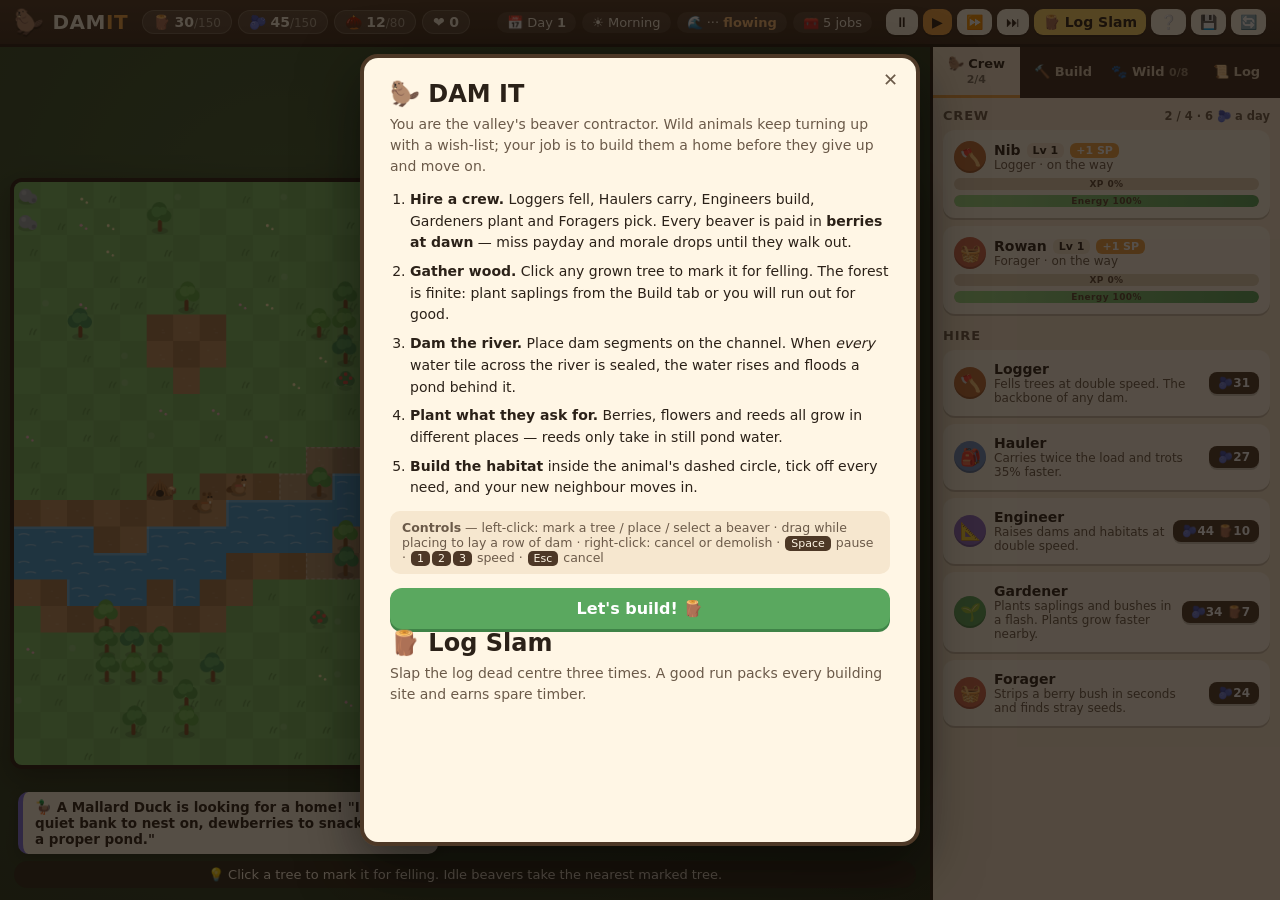
==== index.html @ c3b95aec "DAM IT: a 2D beaver building-management game A cosy management game built with plain HTML, CSS and E" ====
<!DOCTYPE html>
<html lang="en">
<head>
<meta charset="utf-8" />
<meta name="viewport" content="width=device-width, initial-scale=1" />
<title>DAM IT — a beaver building game</title>
<meta name="description" content="DAM IT: hire a crew of beavers, fell and replant the forest, dam the river and build habitats for the animals of the valley." />
<link rel="icon" href="data:image/svg+xml,<svg xmlns='http://www.w3.org/2000/svg' viewBox='0 0 100 100'><text y='.9em' font-size='90'>🦫</text></svg>" />
<link rel="stylesheet" href="css/style.css" />
</head>
<body>
<div id="app">
  <header id="hud">
    <div class="brand"><span class="logo">🦫</span><span>DAM<em>IT</em></span></div>
    <div id="resbar" class="resbar"></div>
    <div id="daybar" class="daybar"></div>
    <div id="controls" class="controls"></div>
  </header>

  <main>
    <section id="stage">
      <canvas id="game" aria-label="The valley"></canvas>
      <div id="toasts"></div>
      <div id="tipbar"></div>
    </section>

    <aside id="side">
      <nav id="tabs"></nav>
      <div id="panel"></div>
    </aside>
  </main>
</div>

<div id="modal" class="hidden">
  <div class="sheet">
    <button id="modalClose" class="sheetClose" aria-label="Close">✕</button>

    <div id="modalHelp" class="hidden">
      <h2>🦫 DAM IT</h2>
      <p class="lede">You are the valley's beaver contractor. Wild animals keep turning up
      with a wish-list; your job is to build them a home before they give up and move on.</p>
      <ol class="howto">
        <li><b>Hire a crew.</b> Loggers fell, Haulers carry, Engineers build, Gardeners plant
        and Foragers pick. Every beaver is paid in <b>berries at dawn</b> — miss payday and
        morale drops until they walk out.</li>
        <li><b>Gather wood.</b> Click any grown tree to mark it for felling. The forest is
        finite: plant saplings from the Build tab or you will run out for good.</li>
        <li><b>Dam the river.</b> Place dam segments on the channel. When <i>every</i> water
        tile across the river is sealed, the water rises and floods a pond behind it.</li>
        <li><b>Plant what they ask for.</b> Berries, flowers and reeds all grow in different
        places — reeds only take in still pond water.</li>
        <li><b>Build the habitat</b> inside the animal's dashed circle, tick off every need,
        and your new neighbour moves in.</li>
      </ol>
      <p class="keys"><b>Controls</b> — left-click: mark a tree / place / select a beaver ·
      drag while placing to lay a row of dam · right-click: cancel or demolish ·
      <kbd>Space</kbd> pause · <kbd>1</kbd><kbd>2</kbd><kbd>3</kbd> speed · <kbd>Esc</kbd> cancel</p>
      <button id="newGameBtn" class="big">Let's build! 🪵</button>
    </div>

    <div id="modalMini" class="hidden">
      <h2>🪵 Log Slam</h2>
      <p class="lede">Slap the log dead centre three times. A good run packs every
      building site and earns spare timber.</p>
      <canvas id="miniCanvas"></canvas>
      <button id="miniSlam" class="big">SLAM! (Space)</button>
    </div>
  </div>
</div>

<script type="module" src="js/main.js"></script>
</body>
</html>
---- css/style.css ----
/* DAM IT — a cosy wood-and-leaf interface. */
:root {
  --ink: #2b2118;
  --ink-soft: #6b5a49;
  --paper: #fff6e5;
  --paper-2: #f6e7cf;
  --bark: #3a2a1d;
  --bark-2: #4d3826;
  --leaf: #5aa85f;
  --leaf-dark: #3f8347;
  --gold: #f2a444;
  --berry: #d2544c;
  --water: #3f9ad4;
  --shadow: 0 2px 0 rgba(0, 0, 0, .18);
  --radius: 12px;
}

* { box-sizing: border-box; }

html, body {
  margin: 0;
  height: 100%;
  font-family: "Nunito", "Quicksand", ui-rounded, "Segoe UI", system-ui, sans-serif;
  color: var(--ink);
  background: #22160f;
  overflow: hidden;
}

#app { display: flex; flex-direction: column; height: 100vh; }

/* ------------------------------------------------------------------ HUD */
#hud {
  display: flex; align-items: center; gap: 14px; flex-wrap: wrap;
  padding: 8px 14px;
  background: linear-gradient(180deg, var(--bark-2), var(--bark));
  border-bottom: 3px solid #241a12;
  color: var(--paper);
}

.brand { display: flex; align-items: center; gap: 8px; font-weight: 900; font-size: 20px; letter-spacing: .5px; }
.brand .logo { font-size: 24px; filter: drop-shadow(0 2px 0 rgba(0,0,0,.35)); }
.brand em { color: var(--gold); font-style: normal; }

.resbar { display: flex; gap: 6px; flex-wrap: wrap; }
.res {
  background: rgba(255, 246, 229, .12);
  border: 1px solid rgba(255, 246, 229, .18);
  border-radius: 999px; padding: 3px 10px; font-size: 14px; white-space: nowrap;
}
.res b { font-weight: 800; }
.res i { opacity: .55; font-style: normal; font-size: 12px; }
.res.full { background: rgba(242, 164, 68, .3); border-color: var(--gold); }

.daybar { display: flex; gap: 6px; flex-wrap: wrap; margin-left: auto; }
.chip {
  background: rgba(255, 246, 229, .1); border-radius: 999px;
  padding: 3px 10px; font-size: 13px; white-space: nowrap;
}
.chip .ok { color: #8fe08f; }
.chip .bad { color: #ffc07a; }

.controls { display: flex; gap: 5px; }
.ctl {
  font: inherit; font-size: 14px; cursor: pointer;
  background: var(--paper); color: var(--ink);
  border: none; border-radius: 9px; padding: 5px 9px;
  box-shadow: var(--shadow);
}
.ctl:hover { background: #fff; transform: translateY(-1px); }
.ctl:active { transform: translateY(1px); box-shadow: none; }
.ctl.on { background: var(--gold); }
.ctl.slam { background: #ffd76a; font-weight: 800; }
.ctl.slam.cool { background: #cbb9a0; color: #6b5a49; }

/* ---------------------------------------------------------------- stage */
main { display: flex; flex: 1; min-height: 0; }

#stage {
  position: relative; flex: 1; min-width: 0;
  display: flex; align-items: center; justify-content: center;
  padding: 10px;
  background:
    radial-gradient(circle at 30% 20%, #3d5c33, #2a3f24 60%, #1d2c19);
}

#game {
  max-width: 100%; max-height: 100%;
  border-radius: var(--radius);
  border: 4px solid #241a12;
  box-shadow: 0 10px 30px rgba(0, 0, 0, .45);
  image-rendering: auto;
  cursor: pointer;
}

#toasts {
  position: absolute; left: 18px; bottom: 46px;
  display: flex; flex-direction: column; gap: 6px; pointer-events: none;
  max-width: min(420px, 60%);
}
.toast {
  background: var(--paper); border-left: 5px solid var(--leaf);
  border-radius: 10px; padding: 7px 12px; font-size: 13.5px; font-weight: 600;
  box-shadow: 0 4px 12px rgba(0, 0, 0, .3);
  animation: pop .28s ease-out;
}
.toast.good { border-color: var(--leaf); }
.toast.warn { border-color: var(--gold); }
.toast.bad { border-color: var(--berry); }
.toast.quest { border-color: #7c6fe0; }
.toast.out { opacity: 0; transform: translateX(-14px); transition: .38s; }
@keyframes pop { from { opacity: 0; transform: translateY(8px) scale(.96); } }

#tipbar {
  position: absolute; left: 14px; right: 14px; bottom: 12px;
  background: rgba(43, 33, 24, .8); color: var(--paper);
  border-radius: 999px; padding: 6px 16px; font-size: 13px; text-align: center;
  backdrop-filter: blur(3px);
}
.link {
  background: none; border: none; color: var(--gold); font: inherit;
  text-decoration: underline; cursor: pointer; padding: 0 4px;
}

/* ------------------------------------------------------------- sidebar */
#side {
  width: 350px; flex: none; display: flex; flex-direction: column;
  background: var(--paper-2); border-left: 3px solid #241a12;
}

#tabs { display: flex; background: var(--bark); }
#tabs button {
  flex: 1; font: inherit; font-size: 13px; font-weight: 700; cursor: pointer;
  background: transparent; color: #d9c8b0; border: none;
  padding: 9px 4px; border-bottom: 3px solid transparent;
}
#tabs button i { font-style: normal; opacity: .6; font-size: 11px; }
#tabs button:hover { color: #fff; }
#tabs button.on { background: var(--paper-2); color: var(--ink); border-bottom-color: var(--gold); }

#panel { flex: 1; overflow-y: auto; padding: 10px; }
#panel::-webkit-scrollbar { width: 9px; }
#panel::-webkit-scrollbar-thumb { background: #c9b393; border-radius: 9px; }

.section { margin-bottom: 14px; }
.section h3 {
  margin: 0 0 7px; font-size: 13px; text-transform: uppercase;
  letter-spacing: .8px; color: var(--ink-soft);
  display: flex; justify-content: space-between; align-items: baseline; gap: 8px;
}
.section h3 .muted { text-transform: none; letter-spacing: 0; font-size: 11.5px; font-weight: 600; text-align: right; }

.muted { color: var(--ink-soft); }
.small { font-size: 12px; }
.tiny { font-size: 11px; }
.good { color: var(--leaf-dark); font-weight: 700; }
.warn { color: #b3701c; }

.card {
  background: var(--paper); border-radius: var(--radius);
  padding: 9px; margin-bottom: 8px; box-shadow: var(--shadow);
  border: 2px solid transparent; cursor: pointer;
}
.card.sel { border-color: var(--gold); }
.card.hire, .card.quest { cursor: default; }
.row { display: flex; align-items: center; gap: 8px; }
.row.spread { justify-content: space-between; margin-top: 7px; }
.grow { flex: 1; min-width: 0; }

.ava {
  width: 32px; height: 32px; flex: none; border-radius: 50%;
  display: grid; place-items: center; font-size: 17px;
  box-shadow: inset 0 -2px 0 rgba(0, 0, 0, .18);
}
.name { font-weight: 800; font-size: 14px; display: flex; align-items: center; gap: 6px; flex-wrap: wrap; }
.lvl { font-size: 11px; background: var(--paper-2); border-radius: 6px; padding: 1px 6px; font-weight: 700; }
.sp { font-size: 11px; background: var(--gold); color: #fff; border-radius: 6px; padding: 1px 6px; }

.bar {
  position: relative; height: 12px; margin-top: 5px;
  background: #e4d3b8; border-radius: 6px; overflow: hidden;
}
.bar i { position: absolute; inset: 0; width: 0; border-radius: 6px; transition: width .25s; }
.bar em {
  position: absolute; inset: 0; font-style: normal; font-size: 9px; font-weight: 800;
  display: grid; place-items: center; color: #5a4634; letter-spacing: .4px;
}
.bar.xp i { background: linear-gradient(90deg, #ffd76a, var(--gold)); }
.bar.en i { background: linear-gradient(90deg, #9fe08a, var(--leaf)); }

.details { margin-top: 9px; border-top: 1px dashed #ddc9a8; padding-top: 8px; }
.skills { display: grid; gap: 5px; margin-top: 6px; }
.skill { display: flex; align-items: center; gap: 6px; font-size: 12px; }
.skill .sname { flex: 1; }
.skill .pips { color: var(--gold); letter-spacing: 1px; font-size: 11px; }

.mini {
  font: inherit; font-size: 12px; font-weight: 700; cursor: pointer;
  border: none; border-radius: 8px; padding: 4px 9px;
  background: var(--leaf); color: #fff; box-shadow: var(--shadow);
}
.mini:hover:not(:disabled) { filter: brightness(1.08); }
.mini:disabled { background: #d6c6ac; color: #8b7a64; cursor: not-allowed; box-shadow: none; }
.mini.danger { background: var(--berry); }
.mini.go { background: var(--bark-2); }

/* blueprint buttons */
.bp {
  display: flex; align-items: center; gap: 9px; width: 100%; text-align: left;
  font: inherit; cursor: pointer; margin-bottom: 6px;
  background: var(--paper); border: 2px solid transparent;
  border-radius: var(--radius); padding: 7px 9px; box-shadow: var(--shadow);
}
.bp:hover { border-color: #e2cba6; }
.bp.on { border-color: var(--gold); background: #fff9ec; }
.bp.poor { opacity: .55; }
.bp .ico { font-size: 20px; width: 26px; text-align: center; }
.bp b { display: block; font-size: 13.5px; }
.bp small { display: block; color: var(--ink-soft); font-size: 11px; line-height: 1.3; }
.bp .cost { font-size: 12px; font-weight: 800; white-space: nowrap; }

/* quests */
.needs { list-style: none; margin: 8px 0 0; padding: 0; display: grid; gap: 4px; }
.needs li {
  display: flex; align-items: center; gap: 7px; font-size: 12.5px;
  background: var(--paper-2); border-radius: 8px; padding: 4px 8px;
}
.needs li.met { background: #e2f3dd; color: var(--leaf-dark); }
.needs .tick { font-weight: 900; }

.dexrow { display: flex; flex-wrap: wrap; gap: 6px; }
.dex {
  width: 34px; height: 34px; display: grid; place-items: center; font-size: 18px;
  background: var(--paper); border-radius: 10px; filter: grayscale(1); opacity: .4;
  box-shadow: var(--shadow);
}
.dex.has { filter: none; opacity: 1; background: #fff9ec; }

.stats { display: grid; grid-template-columns: 1fr 1fr; gap: 5px; font-size: 12px; color: var(--ink-soft); }
.logline { font-size: 12.5px; padding: 5px 7px; border-bottom: 1px dashed #e0cead; }
.logline.good { color: var(--leaf-dark); }
.logline.bad { color: var(--berry); }
.logline.warn { color: #b3701c; }
.logline.quest { color: #6a5cd0; }

/* ---------------------------------------------------------------- modal */
#modal {
  position: fixed; inset: 0; z-index: 20;
  background: rgba(20, 13, 8, .72);
  display: grid; place-items: center; padding: 20px;
}
#modal.hidden { display: none; }
.sheet {
  position: relative; background: var(--paper); border-radius: 18px;
  padding: 22px 26px; max-width: 560px; width: 100%;
  max-height: 88vh; overflow-y: auto;
  box-shadow: 0 20px 60px rgba(0, 0, 0, .5);
  border: 4px solid var(--bark-2);
  animation: pop .25s ease-out;
}
.sheetClose {
  position: absolute; top: 10px; right: 12px; border: none; background: none;
  font-size: 18px; cursor: pointer; color: var(--ink-soft);
}
.sheet h2 { margin: 0 0 6px; font-size: 24px; }
.lede { margin: 0 0 12px; color: var(--ink-soft); font-size: 14px; line-height: 1.5; }
.howto { margin: 0 0 12px; padding-left: 20px; font-size: 14px; line-height: 1.55; }
.howto li { margin-bottom: 7px; }
.keys { font-size: 12.5px; color: var(--ink-soft); background: var(--paper-2); padding: 9px 12px; border-radius: 10px; }
kbd {
  background: var(--bark-2); color: var(--paper); border-radius: 5px;
  padding: 1px 6px; font-size: 11px; font-family: inherit; margin: 0 1px;
}
.big {
  display: block; width: 100%; margin-top: 14px; font: inherit; font-size: 16px; font-weight: 800;
  cursor: pointer; border: none; border-radius: 12px; padding: 11px;
  background: var(--leaf); color: #fff; box-shadow: 0 3px 0 var(--leaf-dark);
}
.big:active { transform: translateY(2px); box-shadow: none; }
#miniCanvas { display: block; width: 100%; max-width: 360px; margin: 0 auto; border-radius: 12px; cursor: pointer; }

/* --------------------------------------------------------------- narrow */
@media (max-width: 980px) {
  html, body { overflow: auto; }
  #app { height: auto; }
  main { flex-direction: column; }
  #side { width: 100%; border-left: none; border-top: 3px solid #241a12; max-height: 60vh; }
  #stage { padding: 6px; }
  .daybar { margin-left: 0; }
}
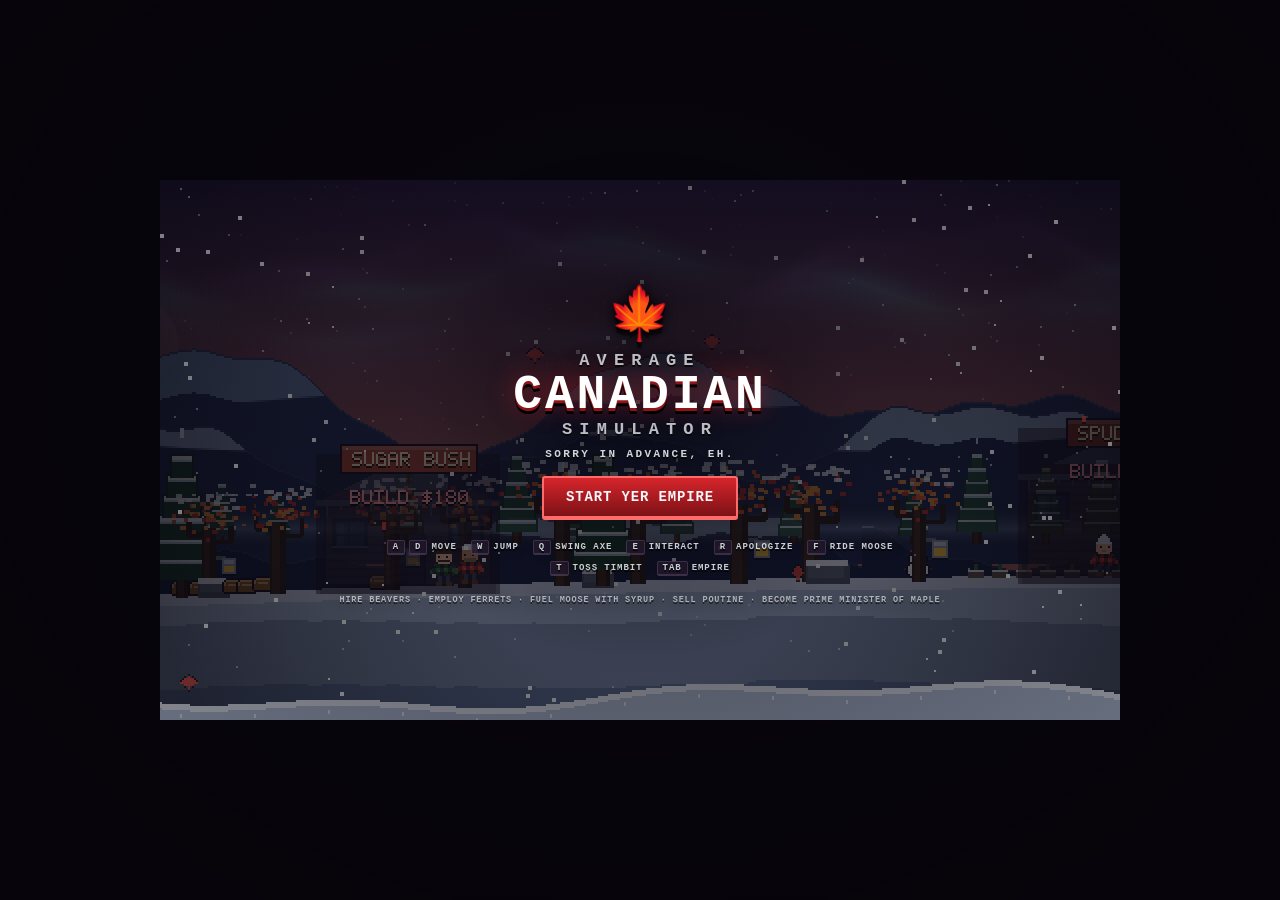
==== commit 19231236: "Add Average Canadian Simulator, a 2D pixel-art empire builder A side-scrolling empire builder where " ====
--- a/index.html
+++ b/index.html
@@ -1,73 +1,87 @@
-<!DOCTYPE html>
+<!doctype html>
 <html lang="en">
 <head>
-<meta charset="utf-8" />
-<meta name="viewport" content="width=device-width, initial-scale=1" />
-<title>DAM IT — a beaver building game</title>
-<meta name="description" content="DAM IT: hire a crew of beavers, fell and replant the forest, dam the river and build habitats for the animals of the valley." />
-<link rel="icon" href="data:image/svg+xml,<svg xmlns='http://www.w3.org/2000/svg' viewBox='0 0 100 100'><text y='.9em' font-size='90'>🦫</text></svg>" />
-<link rel="stylesheet" href="css/style.css" />
+<meta charset="utf-8"/>
+<meta name="viewport" content="width=device-width,initial-scale=1,maximum-scale=1,user-scalable=no"/>
+<title>Average Canadian Simulator</title>
+<link rel="stylesheet" href="css/style.css"/>
 </head>
 <body>
 <div id="app">
-  <header id="hud">
-    <div class="brand"><span class="logo">🦫</span><span>DAM<em>IT</em></span></div>
-    <div id="resbar" class="resbar"></div>
-    <div id="daybar" class="daybar"></div>
-    <div id="controls" class="controls"></div>
-  </header>
+  <canvas id="screen"></canvas>
 
-  <main>
-    <section id="stage">
-      <canvas id="game" aria-label="The valley"></canvas>
-      <div id="toasts"></div>
-      <div id="tipbar"></div>
-    </section>
+  <!-- ============ TITLE ============ -->
+  <div id="title">
+    <div class="title-inner">
+      <div class="leaf">&#127809;</div>
+      <h1><span>AVERAGE</span><b>CANADIAN</b><span>SIMULATOR</span></h1>
+      <p class="tag">SORRY IN ADVANCE, EH.</p>
+      <div class="btns">
+        <button id="btnPlay" class="big">START YER EMPIRE</button>
+        <button id="btnLoad" class="big ghost">CONTINUE</button>
+      </div>
+      <div class="ctrls">
+        <div><kbd>A</kbd><kbd>D</kbd> MOVE</div>
+        <div><kbd>W</kbd> JUMP</div>
+        <div><kbd>Q</kbd> SWING AXE</div>
+        <div><kbd>E</kbd> INTERACT</div>
+        <div><kbd>R</kbd> APOLOGIZE</div>
+        <div><kbd>F</kbd> RIDE MOOSE</div>
+        <div><kbd>T</kbd> TOSS TIMBIT</div>
+        <div><kbd>TAB</kbd> EMPIRE</div>
+      </div>
+      <p class="fine">HIRE BEAVERS &middot; EMPLOY FERRETS &middot; FUEL MOOSE WITH SYRUP &middot; SELL POUTINE &middot; BECOME PRIME MINISTER OF MAPLE</p>
+    </div>
+  </div>
 
-    <aside id="side">
-      <nav id="tabs"></nav>
-      <div id="panel"></div>
-    </aside>
-  </main>
-</div>
+  <!-- ============ HUD ============ -->
+  <div id="hud" class="hidden">
+    <div class="hud-tl">
+      <div class="chip rank"><b id="rankName">LOST TOURIST</b><i id="rankNext">NEXT: $500</i></div>
+      <div class="chip money"><b id="money">$0</b><i id="rate">+$0/S</i></div>
+      <div class="polite">
+        <span>SORRY METER</span>
+        <div class="bar"><div id="politeBar"></div></div>
+        <em id="politeMult">x1.00</em>
+      </div>
+    </div>
+    <div class="hud-tr" id="resList"></div>
+    <div class="hud-bl" id="crewList"></div>
+    <div class="hud-hint" id="hint"></div>
+    <div class="toasts" id="toasts"></div>
+  </div>
 
-<div id="modal" class="hidden">
-  <div class="sheet">
-    <button id="modalClose" class="sheetClose" aria-label="Close">✕</button>
+  <!-- ============ PANEL ============ -->
+  <div id="panel" class="hidden"><div class="panel-box" id="panelBox"></div></div>
 
-    <div id="modalHelp" class="hidden">
-      <h2>🦫 DAM IT</h2>
-      <p class="lede">You are the valley's beaver contractor. Wild animals keep turning up
-      with a wish-list; your job is to build them a home before they give up and move on.</p>
-      <ol class="howto">
-        <li><b>Hire a crew.</b> Loggers fell, Haulers carry, Engineers build, Gardeners plant
-        and Foragers pick. Every beaver is paid in <b>berries at dawn</b> — miss payday and
-        morale drops until they walk out.</li>
-        <li><b>Gather wood.</b> Click any grown tree to mark it for felling. The forest is
-        finite: plant saplings from the Build tab or you will run out for good.</li>
-        <li><b>Dam the river.</b> Place dam segments on the channel. When <i>every</i> water
-        tile across the river is sealed, the water rises and floods a pond behind it.</li>
-        <li><b>Plant what they ask for.</b> Berries, flowers and reeds all grow in different
-        places — reeds only take in still pond water.</li>
-        <li><b>Build the habitat</b> inside the animal's dashed circle, tick off every need,
-        and your new neighbour moves in.</li>
-      </ol>
-      <p class="keys"><b>Controls</b> — left-click: mark a tree / place / select a beaver ·
-      drag while placing to lay a row of dam · right-click: cancel or demolish ·
-      <kbd>Space</kbd> pause · <kbd>1</kbd><kbd>2</kbd><kbd>3</kbd> speed · <kbd>Esc</kbd> cancel</p>
-      <button id="newGameBtn" class="big">Let's build! 🪵</button>
+  <!-- ============ WIN ============ -->
+  <div id="win" class="hidden">
+    <div class="title-inner">
+      <div class="leaf">&#127809;</div>
+      <h1><span>YOU ARE THE</span><b>PRIME MINISTER</b><span>OF MAPLE</span></h1>
+      <p class="tag" id="winStats"></p>
+      <div class="btns"><button id="btnKeep" class="big">KEEP GIVER, EH</button></div>
     </div>
+  </div>
 
-    <div id="modalMini" class="hidden">
-      <h2>🪵 Log Slam</h2>
-      <p class="lede">Slap the log dead centre three times. A good run packs every
-      building site and earns spare timber.</p>
-      <canvas id="miniCanvas"></canvas>
-      <button id="miniSlam" class="big">SLAM! (Space)</button>
+  <!-- ============ TOUCH ============ -->
+  <div id="touch" class="hidden">
+    <div class="pad-left">
+      <button data-k="left">&#9664;</button><button data-k="right">&#9654;</button>
+    </div>
+    <div class="pad-right">
+      <button data-k="jump">JUMP</button><button data-k="act">E</button>
+      <button data-k="axe">Q</button><button data-k="sorry">SRY</button>
+      <button data-k="ride">F</button><button data-k="menu">MENU</button>
     </div>
   </div>
 </div>
 
-<script type="module" src="js/main.js"></script>
+<script src="src/sprites.js"></script>
+<script src="src/lines.js"></script>
+<script src="src/world.js"></script>
+<script src="src/entities.js"></script>
+<script src="src/ui.js"></script>
+<script src="src/game.js"></script>
 </body>
 </html>
--- a/css/style.css
+++ b/css/style.css
@@ -1,289 +1,186 @@
-/* DAM IT — a cosy wood-and-leaf interface. */
-:root {
-  --ink: #2b2118;
-  --ink-soft: #6b5a49;
-  --paper: #fff6e5;
-  --paper-2: #f6e7cf;
-  --bark: #3a2a1d;
-  --bark-2: #4d3826;
-  --leaf: #5aa85f;
-  --leaf-dark: #3f8347;
-  --gold: #f2a444;
-  --berry: #d2544c;
-  --water: #3f9ad4;
-  --shadow: 0 2px 0 rgba(0, 0, 0, .18);
-  --radius: 12px;
+/* ================= AVERAGE CANADIAN SIMULATOR ================= */
+:root{
+  --red:#d6252b;
+  --red-dk:#8f1418;
+  --ink:#120d16;
+  --ink2:#1d1522;
+  --ink3:#2b2033;
+  --snow:#f4f7fb;
+  --gold:#ffc93c;
+  --syrup:#c8761f;
+  --line:#4a3a56;
+  --ok:#7bd07b;
 }
+*{box-sizing:border-box;margin:0;padding:0}
+html,body{height:100%;background:#07050a;overflow:hidden}
+body{
+  font-family:"Courier New",ui-monospace,Menlo,Consolas,monospace;
+  font-weight:700;letter-spacing:.06em;text-transform:uppercase;
+  color:var(--snow);-webkit-font-smoothing:none;
+  user-select:none;-webkit-user-select:none;-webkit-tap-highlight-color:transparent;
+}
+#app{position:fixed;inset:0;display:flex;align-items:center;justify-content:center}
+#screen{display:block;image-rendering:pixelated;image-rendering:crisp-edges;background:#07050a}
+.hidden{display:none !important}
 
-* { box-sizing: border-box; }
+/* ---------------- shared chrome ---------------- */
+.chip{
+  background:linear-gradient(180deg,rgba(29,21,34,.94),rgba(12,9,16,.94));
+  border:2px solid var(--line);border-bottom-width:4px;border-radius:3px;
+  padding:5px 9px;display:flex;flex-direction:column;gap:1px;line-height:1.15;
+  box-shadow:0 2px 0 rgba(0,0,0,.5);
+}
+.chip b{font-size:15px}
+.chip i{font-style:normal;font-size:9px;opacity:.6}
 
-html, body {
-  margin: 0;
-  height: 100%;
-  font-family: "Nunito", "Quicksand", ui-rounded, "Segoe UI", system-ui, sans-serif;
-  color: var(--ink);
-  background: #22160f;
-  overflow: hidden;
+/* ---------------- HUD ---------------- */
+#hud{position:absolute;inset:0;pointer-events:none;font-size:11px}
+.hud-tl{position:absolute;left:10px;top:10px;display:flex;flex-direction:column;gap:5px;width:190px}
+.chip.rank{border-color:var(--red);background:linear-gradient(180deg,#3a1116,#160a0d)}
+.chip.rank b{color:#ffd9a8;font-size:13px}
+.chip.money b{color:var(--gold);font-size:19px;text-shadow:0 2px 0 #7a4a00}
+.chip.money i{color:var(--ok)}
+.polite{
+  background:rgba(12,9,16,.9);border:2px solid var(--line);border-radius:3px;
+  padding:4px 7px;font-size:9px;display:flex;align-items:center;gap:6px
 }
+.polite span{opacity:.7;white-space:nowrap}
+.polite .bar{flex:1;height:8px;background:#241b2b;border:1px solid #000;overflow:hidden}
+.polite .bar>div{height:100%;width:20%;background:linear-gradient(90deg,#d6252b,#ff8a5c,#ffd36b);transition:width .25s}
+.polite em{font-style:normal;color:var(--gold);white-space:nowrap}
 
-#app { display: flex; flex-direction: column; height: 100vh; }
+.hud-tr{position:absolute;right:10px;top:10px;display:grid;grid-template-columns:repeat(2,auto);gap:4px}
+.res{
+  background:rgba(12,9,16,.88);border:2px solid var(--line);border-radius:3px;
+  padding:3px 7px;display:flex;align-items:center;gap:6px;min-width:104px;font-size:11px
+}
+.res canvas{image-rendering:pixelated;width:18px;height:18px}
+.res b{margin-left:auto;color:#fff}
+.res.pulse{border-color:var(--gold);box-shadow:0 0 0 2px rgba(255,201,60,.25)}
 
-/* ------------------------------------------------------------------ HUD */
-#hud {
-  display: flex; align-items: center; gap: 14px; flex-wrap: wrap;
-  padding: 8px 14px;
-  background: linear-gradient(180deg, var(--bark-2), var(--bark));
-  border-bottom: 3px solid #241a12;
-  color: var(--paper);
+.hud-bl{position:absolute;left:10px;bottom:34px;display:flex;gap:5px}
+.crew{
+  background:rgba(12,9,16,.9);border:2px solid var(--line);border-bottom-width:4px;border-radius:3px;
+  padding:4px 8px 3px;text-align:center;min-width:66px
 }
+.crew canvas{image-rendering:pixelated;width:30px;height:24px;display:block;margin:0 auto}
+.crew b{display:block;font-size:13px;color:#fff}
+.crew i{font-style:normal;font-size:8px;opacity:.55;display:block}
 
-.brand { display: flex; align-items: center; gap: 8px; font-weight: 900; font-size: 20px; letter-spacing: .5px; }
-.brand .logo { font-size: 24px; filter: drop-shadow(0 2px 0 rgba(0,0,0,.35)); }
-.brand em { color: var(--gold); font-style: normal; }
+.hud-hint{
+  position:absolute;left:50%;bottom:8px;transform:translateX(-50%);
+  background:rgba(8,6,11,.82);border:1px solid var(--line);border-radius:3px;
+  padding:4px 12px;font-size:9.5px;opacity:.85;white-space:nowrap;max-width:96vw;overflow:hidden
+}
+.hud-hint u{color:var(--gold);text-decoration:none}
 
-.resbar { display: flex; gap: 6px; flex-wrap: wrap; }
-.res {
-  background: rgba(255, 246, 229, .12);
-  border: 1px solid rgba(255, 246, 229, .18);
-  border-radius: 999px; padding: 3px 10px; font-size: 14px; white-space: nowrap;
+.toasts{position:absolute;right:10px;bottom:34px;display:flex;flex-direction:column;gap:4px;align-items:flex-end}
+.toast{
+  background:linear-gradient(180deg,#241a2c,#100b16);border:2px solid var(--line);
+  border-left:4px solid var(--gold);border-radius:3px;padding:5px 10px;font-size:10px;
+  animation:tin .28s ease-out;max-width:280px
 }
-.res b { font-weight: 800; }
-.res i { opacity: .55; font-style: normal; font-size: 12px; }
-.res.full { background: rgba(242, 164, 68, .3); border-color: var(--gold); }
+.toast.good{border-left-color:var(--ok)}
+.toast.bad{border-left-color:var(--red)}
+.toast.rank{border-left-color:#ff8a5c;background:linear-gradient(180deg,#3a1116,#160a0d)}
+.toast.out{opacity:0;transform:translateX(16px);transition:.35s}
+@keyframes tin{from{opacity:0;transform:translateX(24px)}to{opacity:1;transform:none}}
 
-.daybar { display: flex; gap: 6px; flex-wrap: wrap; margin-left: auto; }
-.chip {
-  background: rgba(255, 246, 229, .1); border-radius: 999px;
-  padding: 3px 10px; font-size: 13px; white-space: nowrap;
+/* ---------------- PANEL ---------------- */
+#panel{position:absolute;inset:0;background:rgba(5,3,8,.72);display:flex;align-items:center;justify-content:center;padding:14px}
+.panel-box{
+  width:min(760px,96vw);max-height:92vh;overflow:auto;
+  background:linear-gradient(180deg,#1d1522,#0d0912);
+  border:3px solid var(--line);border-radius:5px;box-shadow:0 10px 0 rgba(0,0,0,.55);
 }
-.chip .ok { color: #8fe08f; }
-.chip .bad { color: #ffc07a; }
+.panel-box::-webkit-scrollbar{width:10px}
+.panel-box::-webkit-scrollbar-thumb{background:var(--line)}
+.ph{
+  display:flex;align-items:center;gap:10px;padding:11px 14px;
+  background:linear-gradient(180deg,#3a1116,#1a0b0f);border-bottom:3px solid var(--line)
+}
+.ph h2{font-size:16px;letter-spacing:.1em}
+.ph .sub{font-size:9px;opacity:.6;margin-top:2px}
+.ph .x{margin-left:auto}
+.pb{padding:12px 14px;display:flex;flex-direction:column;gap:12px}
+.sect>h3{font-size:11px;opacity:.6;margin-bottom:6px;border-bottom:1px dashed var(--line);padding-bottom:4px}
+.grid{display:grid;grid-template-columns:repeat(auto-fill,minmax(230px,1fr));gap:8px}
 
-.controls { display: flex; gap: 5px; }
-.ctl {
-  font: inherit; font-size: 14px; cursor: pointer;
-  background: var(--paper); color: var(--ink);
-  border: none; border-radius: 9px; padding: 5px 9px;
-  box-shadow: var(--shadow);
+.card{
+  background:rgba(255,255,255,.035);border:2px solid var(--line);border-radius:4px;padding:9px;
+  display:flex;flex-direction:column;gap:7px
 }
-.ctl:hover { background: #fff; transform: translateY(-1px); }
-.ctl:active { transform: translateY(1px); box-shadow: none; }
-.ctl.on { background: var(--gold); }
-.ctl.slam { background: #ffd76a; font-weight: 800; }
-.ctl.slam.cool { background: #cbb9a0; color: #6b5a49; }
+.card.locked{opacity:.62}
+.card .ct{display:flex;align-items:center;gap:8px}
+.card .ct canvas{image-rendering:pixelated;width:34px;height:34px}
+.card .ct b{font-size:11.5px;display:block}
+.card .ct i{font-style:normal;font-size:8.5px;opacity:.55;display:block}
+.card .desc{font-size:9px;opacity:.65;line-height:1.5;text-transform:none;letter-spacing:.02em}
+.flow{font-size:9.5px;color:#cbb9dc;display:flex;flex-wrap:wrap;gap:4px;align-items:center}
+.flow .tag{background:rgba(255,255,255,.07);border:1px solid var(--line);padding:1px 5px;border-radius:2px}
+.flow .arw{color:var(--gold)}
 
-/* ---------------------------------------------------------------- stage */
-main { display: flex; flex: 1; min-height: 0; }
+.row{display:flex;align-items:center;gap:6px;flex-wrap:wrap}
+.row.sp{justify-content:space-between}
+.stepper{display:flex;align-items:center;gap:4px;background:rgba(0,0,0,.35);border:1px solid var(--line);border-radius:3px;padding:2px 4px}
+.stepper b{min-width:44px;text-align:center;font-size:11px}
 
-#stage {
-  position: relative; flex: 1; min-width: 0;
-  display: flex; align-items: center; justify-content: center;
-  padding: 10px;
-  background:
-    radial-gradient(circle at 30% 20%, #3d5c33, #2a3f24 60%, #1d2c19);
+button{
+  font:inherit;text-transform:uppercase;letter-spacing:.06em;cursor:pointer;
+  background:linear-gradient(180deg,#3c2c4a,#241a2e);color:var(--snow);
+  border:2px solid var(--line);border-bottom-width:4px;border-radius:3px;
+  padding:5px 10px;font-size:10px;transition:transform .05s,filter .1s
 }
+button:hover:not(:disabled){filter:brightness(1.25)}
+button:active:not(:disabled){transform:translateY(2px);border-bottom-width:2px}
+button:disabled{opacity:.35;cursor:not-allowed}
+button.buy{background:linear-gradient(180deg,#2f6b34,#17381a);border-color:#4f9a55}
+button.red{background:linear-gradient(180deg,#a01f24,#5c1013);border-color:#d6252b}
+button.gold{background:linear-gradient(180deg,#a97a12,#5e4207);border-color:var(--gold);color:#fff3d0}
+button.sm{padding:2px 7px;font-size:11px;min-width:24px}
+button.big{padding:11px 22px;font-size:14px}
+button.ghost{background:linear-gradient(180deg,#241a2e,#150f1c)}
 
-#game {
-  max-width: 100%; max-height: 100%;
-  border-radius: var(--radius);
-  border: 4px solid #241a12;
-  box-shadow: 0 10px 30px rgba(0, 0, 0, .45);
-  image-rendering: auto;
-  cursor: pointer;
+.tabs{display:flex;gap:4px;padding:8px 14px 0}
+.tabs button{border-bottom-width:2px}
+.tabs button.on{background:linear-gradient(180deg,#a01f24,#5c1013);border-color:var(--red)}
+
+.stat{display:flex;justify-content:space-between;font-size:10px;padding:3px 0;border-bottom:1px dotted rgba(255,255,255,.09)}
+.stat b{color:var(--gold)}
+
+/* ---------------- TITLE / WIN ---------------- */
+#title,#win{position:absolute;inset:0;display:flex;align-items:center;justify-content:center;
+  background:radial-gradient(ellipse at 50% 42%,rgba(8,6,14,.82) 0%,rgba(8,6,14,.55) 38%,rgba(6,4,11,.34) 100%);
+  padding:16px}
+.title-inner{text-align:center;max-width:720px;
+  text-shadow:0 2px 0 rgba(0,0,0,.9),0 0 14px rgba(0,0,0,.8)}
+.leaf{font-size:52px;line-height:1;filter:drop-shadow(0 4px 0 rgba(0,0,0,.6));animation:bob 3.4s ease-in-out infinite}
+@keyframes bob{0%,100%{transform:translateY(0) rotate(-4deg)}50%{transform:translateY(-9px) rotate(5deg)}}
+.title-inner h1{display:flex;flex-direction:column;gap:2px;margin:8px 0 4px;line-height:1}
+.title-inner h1 span{font-size:17px;letter-spacing:.42em;opacity:.75}
+.title-inner h1 b{
+  font-size:48px;letter-spacing:.06em;color:#fff;
+  text-shadow:0 3px 0 var(--red-dk),0 6px 0 #000,0 0 26px rgba(214,37,43,.6)
 }
+.tag{font-size:11px;opacity:.85;margin:10px 0 16px;letter-spacing:.22em}
+.btns{display:flex;gap:10px;justify-content:center;flex-wrap:wrap}
+#btnPlay{background:linear-gradient(180deg,#d6252b,#7c1216);border-color:#ff6b6b}
+.ctrls{display:flex;flex-wrap:wrap;gap:6px 14px;justify-content:center;margin:20px auto 0;font-size:9px;opacity:.82;max-width:560px}
+.ctrls div{display:flex;align-items:center;gap:4px}
+kbd{background:#241a2e;border:1px solid var(--line);border-bottom-width:2px;border-radius:2px;padding:1px 5px;font:inherit;font-size:9px}
+.fine{margin-top:16px;font-size:8.5px;opacity:.6;line-height:1.9;letter-spacing:.1em}
 
-#toasts {
-  position: absolute; left: 18px; bottom: 46px;
-  display: flex; flex-direction: column; gap: 6px; pointer-events: none;
-  max-width: min(420px, 60%);
+/* ---------------- TOUCH ---------------- */
+#touch{position:absolute;inset:0;pointer-events:none}
+#touch .pad-left{position:absolute;left:8px;bottom:8px;display:flex;gap:6px;pointer-events:auto}
+#touch .pad-right{position:absolute;right:8px;bottom:8px;display:grid;grid-template-columns:1fr 1fr;gap:6px;pointer-events:auto}
+#touch button{width:58px;height:44px;font-size:11px;opacity:.72}
+
+@media (max-width:640px){
+  .hud-tl{width:150px}
+  .chip.money b{font-size:16px}
+  .hud-tr{grid-template-columns:auto}
+  .res{min-width:92px;font-size:10px}
+  .title-inner h1 b{font-size:32px}
+  .ctrls{display:none}
 }
-.toast {
-  background: var(--paper); border-left: 5px solid var(--leaf);
-  border-radius: 10px; padding: 7px 12px; font-size: 13.5px; font-weight: 600;
-  box-shadow: 0 4px 12px rgba(0, 0, 0, .3);
-  animation: pop .28s ease-out;
-}
-.toast.good { border-color: var(--leaf); }
-.toast.warn { border-color: var(--gold); }
-.toast.bad { border-color: var(--berry); }
-.toast.quest { border-color: #7c6fe0; }
-.toast.out { opacity: 0; transform: translateX(-14px); transition: .38s; }
-@keyframes pop { from { opacity: 0; transform: translateY(8px) scale(.96); } }
-
-#tipbar {
-  position: absolute; left: 14px; right: 14px; bottom: 12px;
-  background: rgba(43, 33, 24, .8); color: var(--paper);
-  border-radius: 999px; padding: 6px 16px; font-size: 13px; text-align: center;
-  backdrop-filter: blur(3px);
-}
-.link {
-  background: none; border: none; color: var(--gold); font: inherit;
-  text-decoration: underline; cursor: pointer; padding: 0 4px;
-}
-
-/* ------------------------------------------------------------- sidebar */
-#side {
-  width: 350px; flex: none; display: flex; flex-direction: column;
-  background: var(--paper-2); border-left: 3px solid #241a12;
-}
-
-#tabs { display: flex; background: var(--bark); }
-#tabs button {
-  flex: 1; font: inherit; font-size: 13px; font-weight: 700; cursor: pointer;
-  background: transparent; color: #d9c8b0; border: none;
-  padding: 9px 4px; border-bottom: 3px solid transparent;
-}
-#tabs button i { font-style: normal; opacity: .6; font-size: 11px; }
-#tabs button:hover { color: #fff; }
-#tabs button.on { background: var(--paper-2); color: var(--ink); border-bottom-color: var(--gold); }
-
-#panel { flex: 1; overflow-y: auto; padding: 10px; }
-#panel::-webkit-scrollbar { width: 9px; }
-#panel::-webkit-scrollbar-thumb { background: #c9b393; border-radius: 9px; }
-
-.section { margin-bottom: 14px; }
-.section h3 {
-  margin: 0 0 7px; font-size: 13px; text-transform: uppercase;
-  letter-spacing: .8px; color: var(--ink-soft);
-  display: flex; justify-content: space-between; align-items: baseline; gap: 8px;
-}
-.section h3 .muted { text-transform: none; letter-spacing: 0; font-size: 11.5px; font-weight: 600; text-align: right; }
-
-.muted { color: var(--ink-soft); }
-.small { font-size: 12px; }
-.tiny { font-size: 11px; }
-.good { color: var(--leaf-dark); font-weight: 700; }
-.warn { color: #b3701c; }
-
-.card {
-  background: var(--paper); border-radius: var(--radius);
-  padding: 9px; margin-bottom: 8px; box-shadow: var(--shadow);
-  border: 2px solid transparent; cursor: pointer;
-}
-.card.sel { border-color: var(--gold); }
-.card.hire, .card.quest { cursor: default; }
-.row { display: flex; align-items: center; gap: 8px; }
-.row.spread { justify-content: space-between; margin-top: 7px; }
-.grow { flex: 1; min-width: 0; }
-
-.ava {
-  width: 32px; height: 32px; flex: none; border-radius: 50%;
-  display: grid; place-items: center; font-size: 17px;
-  box-shadow: inset 0 -2px 0 rgba(0, 0, 0, .18);
-}
-.name { font-weight: 800; font-size: 14px; display: flex; align-items: center; gap: 6px; flex-wrap: wrap; }
-.lvl { font-size: 11px; background: var(--paper-2); border-radius: 6px; padding: 1px 6px; font-weight: 700; }
-.sp { font-size: 11px; background: var(--gold); color: #fff; border-radius: 6px; padding: 1px 6px; }
-
-.bar {
-  position: relative; height: 12px; margin-top: 5px;
-  background: #e4d3b8; border-radius: 6px; overflow: hidden;
-}
-.bar i { position: absolute; inset: 0; width: 0; border-radius: 6px; transition: width .25s; }
-.bar em {
-  position: absolute; inset: 0; font-style: normal; font-size: 9px; font-weight: 800;
-  display: grid; place-items: center; color: #5a4634; letter-spacing: .4px;
-}
-.bar.xp i { background: linear-gradient(90deg, #ffd76a, var(--gold)); }
-.bar.en i { background: linear-gradient(90deg, #9fe08a, var(--leaf)); }
-
-.details { margin-top: 9px; border-top: 1px dashed #ddc9a8; padding-top: 8px; }
-.skills { display: grid; gap: 5px; margin-top: 6px; }
-.skill { display: flex; align-items: center; gap: 6px; font-size: 12px; }
-.skill .sname { flex: 1; }
-.skill .pips { color: var(--gold); letter-spacing: 1px; font-size: 11px; }
-
-.mini {
-  font: inherit; font-size: 12px; font-weight: 700; cursor: pointer;
-  border: none; border-radius: 8px; padding: 4px 9px;
-  background: var(--leaf); color: #fff; box-shadow: var(--shadow);
-}
-.mini:hover:not(:disabled) { filter: brightness(1.08); }
-.mini:disabled { background: #d6c6ac; color: #8b7a64; cursor: not-allowed; box-shadow: none; }
-.mini.danger { background: var(--berry); }
-.mini.go { background: var(--bark-2); }
-
-/* blueprint buttons */
-.bp {
-  display: flex; align-items: center; gap: 9px; width: 100%; text-align: left;
-  font: inherit; cursor: pointer; margin-bottom: 6px;
-  background: var(--paper); border: 2px solid transparent;
-  border-radius: var(--radius); padding: 7px 9px; box-shadow: var(--shadow);
-}
-.bp:hover { border-color: #e2cba6; }
-.bp.on { border-color: var(--gold); background: #fff9ec; }
-.bp.poor { opacity: .55; }
-.bp .ico { font-size: 20px; width: 26px; text-align: center; }
-.bp b { display: block; font-size: 13.5px; }
-.bp small { display: block; color: var(--ink-soft); font-size: 11px; line-height: 1.3; }
-.bp .cost { font-size: 12px; font-weight: 800; white-space: nowrap; }
-
-/* quests */
-.needs { list-style: none; margin: 8px 0 0; padding: 0; display: grid; gap: 4px; }
-.needs li {
-  display: flex; align-items: center; gap: 7px; font-size: 12.5px;
-  background: var(--paper-2); border-radius: 8px; padding: 4px 8px;
-}
-.needs li.met { background: #e2f3dd; color: var(--leaf-dark); }
-.needs .tick { font-weight: 900; }
-
-.dexrow { display: flex; flex-wrap: wrap; gap: 6px; }
-.dex {
-  width: 34px; height: 34px; display: grid; place-items: center; font-size: 18px;
-  background: var(--paper); border-radius: 10px; filter: grayscale(1); opacity: .4;
-  box-shadow: var(--shadow);
-}
-.dex.has { filter: none; opacity: 1; background: #fff9ec; }
-
-.stats { display: grid; grid-template-columns: 1fr 1fr; gap: 5px; font-size: 12px; color: var(--ink-soft); }
-.logline { font-size: 12.5px; padding: 5px 7px; border-bottom: 1px dashed #e0cead; }
-.logline.good { color: var(--leaf-dark); }
-.logline.bad { color: var(--berry); }
-.logline.warn { color: #b3701c; }
-.logline.quest { color: #6a5cd0; }
-
-/* ---------------------------------------------------------------- modal */
-#modal {
-  position: fixed; inset: 0; z-index: 20;
-  background: rgba(20, 13, 8, .72);
-  display: grid; place-items: center; padding: 20px;
-}
-#modal.hidden { display: none; }
-.sheet {
-  position: relative; background: var(--paper); border-radius: 18px;
-  padding: 22px 26px; max-width: 560px; width: 100%;
-  max-height: 88vh; overflow-y: auto;
-  box-shadow: 0 20px 60px rgba(0, 0, 0, .5);
-  border: 4px solid var(--bark-2);
-  animation: pop .25s ease-out;
-}
-.sheetClose {
-  position: absolute; top: 10px; right: 12px; border: none; background: none;
-  font-size: 18px; cursor: pointer; color: var(--ink-soft);
-}
-.sheet h2 { margin: 0 0 6px; font-size: 24px; }
-.lede { margin: 0 0 12px; color: var(--ink-soft); font-size: 14px; line-height: 1.5; }
-.howto { margin: 0 0 12px; padding-left: 20px; font-size: 14px; line-height: 1.55; }
-.howto li { margin-bottom: 7px; }
-.keys { font-size: 12.5px; color: var(--ink-soft); background: var(--paper-2); padding: 9px 12px; border-radius: 10px; }
-kbd {
-  background: var(--bark-2); color: var(--paper); border-radius: 5px;
-  padding: 1px 6px; font-size: 11px; font-family: inherit; margin: 0 1px;
-}
-.big {
-  display: block; width: 100%; margin-top: 14px; font: inherit; font-size: 16px; font-weight: 800;
-  cursor: pointer; border: none; border-radius: 12px; padding: 11px;
-  background: var(--leaf); color: #fff; box-shadow: 0 3px 0 var(--leaf-dark);
-}
-.big:active { transform: translateY(2px); box-shadow: none; }
-#miniCanvas { display: block; width: 100%; max-width: 360px; margin: 0 auto; border-radius: 12px; cursor: pointer; }
-
-/* --------------------------------------------------------------- narrow */
-@media (max-width: 980px) {
-  html, body { overflow: auto; }
-  #app { height: auto; }
-  main { flex-direction: column; }
-  #side { width: 100%; border-left: none; border-top: 3px solid #241a12; max-height: 60vh; }
-  #stage { padding: 6px; }
-  .daybar { margin-left: 0; }
-}
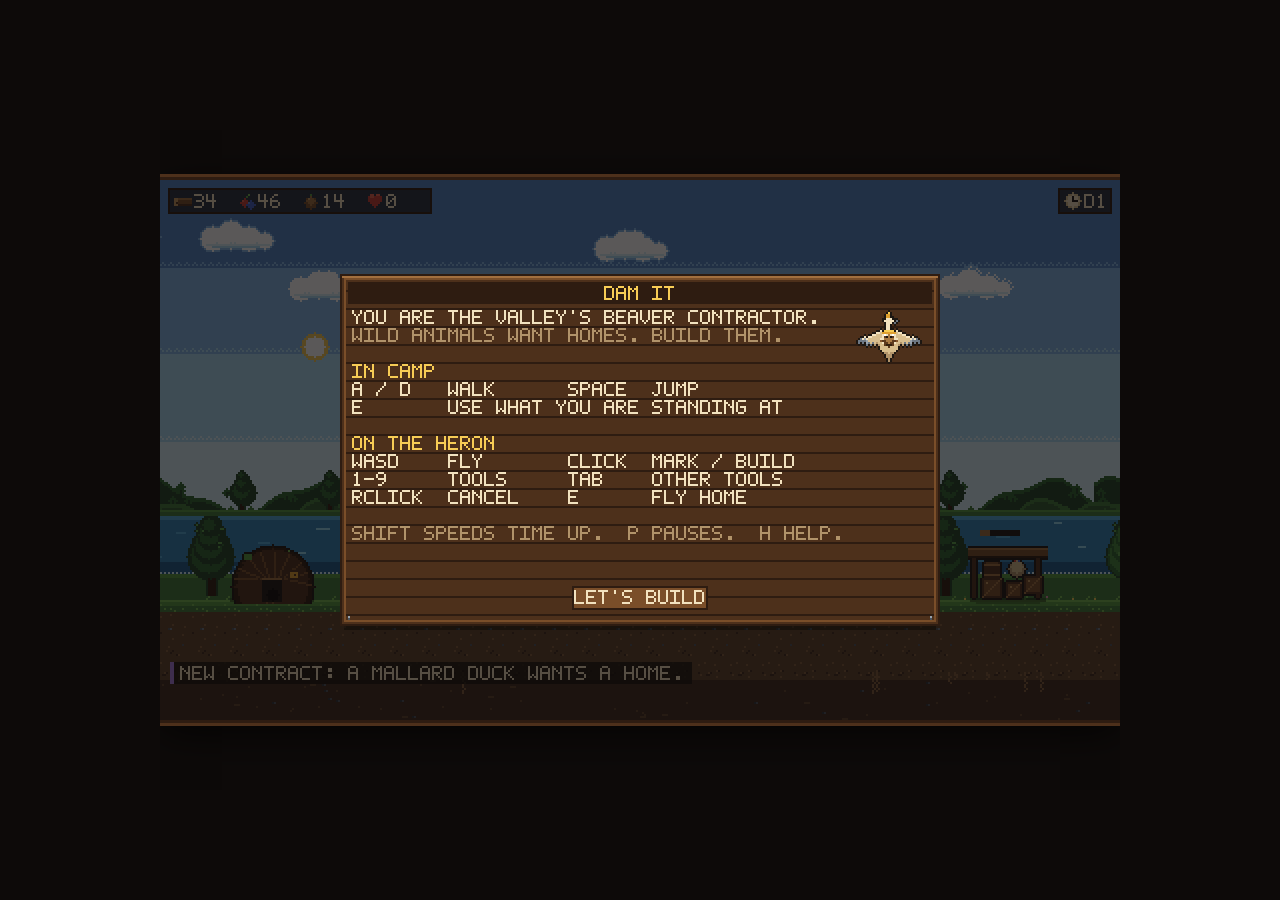
==== commit 61659402: "Rebuild DAM IT as a pixel-art game with two views Everything you see and touch is new; the simulatio" ====
--- a/index.html
+++ b/index.html
@@ -1,87 +1,17 @@
-<!doctype html>
+<!DOCTYPE html>
 <html lang="en">
 <head>
-<meta charset="utf-8"/>
-<meta name="viewport" content="width=device-width,initial-scale=1,maximum-scale=1,user-scalable=no"/>
-<title>Average Canadian Simulator</title>
-<link rel="stylesheet" href="css/style.css"/>
+<meta charset="utf-8" />
+<meta name="viewport" content="width=device-width, initial-scale=1" />
+<title>DAM IT</title>
+<meta name="description" content="DAM IT — a pixel-art beaver building game. Run the camp on foot, ride a heron over the valley, dam the river and build every animal a home." />
+<link rel="icon" href="data:image/svg+xml,<svg xmlns='http://www.w3.org/2000/svg' viewBox='0 0 16 16'><rect width='16' height='16' fill='%235c3a1e'/><rect x='4' y='3' width='8' height='7' fill='%23a97a44'/><rect x='5' y='5' width='2' height='2' fill='%231d1712'/><rect x='9' y='5' width='2' height='2' fill='%231d1712'/><rect x='6' y='9' width='4' height='2' fill='%23fff'/></svg>" />
+<link rel="stylesheet" href="css/style.css" />
 </head>
 <body>
-<div id="app">
-  <canvas id="screen"></canvas>
-
-  <!-- ============ TITLE ============ -->
-  <div id="title">
-    <div class="title-inner">
-      <div class="leaf">&#127809;</div>
-      <h1><span>AVERAGE</span><b>CANADIAN</b><span>SIMULATOR</span></h1>
-      <p class="tag">SORRY IN ADVANCE, EH.</p>
-      <div class="btns">
-        <button id="btnPlay" class="big">START YER EMPIRE</button>
-        <button id="btnLoad" class="big ghost">CONTINUE</button>
-      </div>
-      <div class="ctrls">
-        <div><kbd>A</kbd><kbd>D</kbd> MOVE</div>
-        <div><kbd>W</kbd> JUMP</div>
-        <div><kbd>Q</kbd> SWING AXE</div>
-        <div><kbd>E</kbd> INTERACT</div>
-        <div><kbd>R</kbd> APOLOGIZE</div>
-        <div><kbd>F</kbd> RIDE MOOSE</div>
-        <div><kbd>T</kbd> TOSS TIMBIT</div>
-        <div><kbd>TAB</kbd> EMPIRE</div>
-      </div>
-      <p class="fine">HIRE BEAVERS &middot; EMPLOY FERRETS &middot; FUEL MOOSE WITH SYRUP &middot; SELL POUTINE &middot; BECOME PRIME MINISTER OF MAPLE</p>
-    </div>
-  </div>
-
-  <!-- ============ HUD ============ -->
-  <div id="hud" class="hidden">
-    <div class="hud-tl">
-      <div class="chip rank"><b id="rankName">LOST TOURIST</b><i id="rankNext">NEXT: $500</i></div>
-      <div class="chip money"><b id="money">$0</b><i id="rate">+$0/S</i></div>
-      <div class="polite">
-        <span>SORRY METER</span>
-        <div class="bar"><div id="politeBar"></div></div>
-        <em id="politeMult">x1.00</em>
-      </div>
-    </div>
-    <div class="hud-tr" id="resList"></div>
-    <div class="hud-bl" id="crewList"></div>
-    <div class="hud-hint" id="hint"></div>
-    <div class="toasts" id="toasts"></div>
-  </div>
-
-  <!-- ============ PANEL ============ -->
-  <div id="panel" class="hidden"><div class="panel-box" id="panelBox"></div></div>
-
-  <!-- ============ WIN ============ -->
-  <div id="win" class="hidden">
-    <div class="title-inner">
-      <div class="leaf">&#127809;</div>
-      <h1><span>YOU ARE THE</span><b>PRIME MINISTER</b><span>OF MAPLE</span></h1>
-      <p class="tag" id="winStats"></p>
-      <div class="btns"><button id="btnKeep" class="big">KEEP GIVER, EH</button></div>
-    </div>
-  </div>
-
-  <!-- ============ TOUCH ============ -->
-  <div id="touch" class="hidden">
-    <div class="pad-left">
-      <button data-k="left">&#9664;</button><button data-k="right">&#9654;</button>
-    </div>
-    <div class="pad-right">
-      <button data-k="jump">JUMP</button><button data-k="act">E</button>
-      <button data-k="axe">Q</button><button data-k="sorry">SRY</button>
-      <button data-k="ride">F</button><button data-k="menu">MENU</button>
-    </div>
-  </div>
-</div>
-
-<script src="src/sprites.js"></script>
-<script src="src/lines.js"></script>
-<script src="src/world.js"></script>
-<script src="src/entities.js"></script>
-<script src="src/ui.js"></script>
-<script src="src/game.js"></script>
+  <canvas id="game" width="480" height="270" aria-label="DAM IT"></canvas>
+  <p id="fallback">Loading the valley…</p>
+  <script type="module" src="js/main.js"></script>
+  <script type="module">document.getElementById('fallback').remove();</script>
 </body>
 </html>
--- a/css/style.css
+++ b/css/style.css
@@ -1,186 +1,29 @@
-/* ================= AVERAGE CANADIAN SIMULATOR ================= */
-:root{
-  --red:#d6252b;
-  --red-dk:#8f1418;
-  --ink:#120d16;
-  --ink2:#1d1522;
-  --ink3:#2b2033;
-  --snow:#f4f7fb;
-  --gold:#ffc93c;
-  --syrup:#c8761f;
-  --line:#4a3a56;
-  --ok:#7bd07b;
+/* DAM IT — the page is nothing but a canvas; the game draws its own interface. */
+html, body {
+  margin: 0;
+  height: 100%;
+  background: #0d0a09;
+  overflow: hidden;
+  display: flex;
+  align-items: center;
+  justify-content: center;
+  font-family: ui-monospace, "SFMono-Regular", Menlo, monospace;
+  color: #7a4e29;
 }
-*{box-sizing:border-box;margin:0;padding:0}
-html,body{height:100%;background:#07050a;overflow:hidden}
-body{
-  font-family:"Courier New",ui-monospace,Menlo,Consolas,monospace;
-  font-weight:700;letter-spacing:.06em;text-transform:uppercase;
-  color:var(--snow);-webkit-font-smoothing:none;
-  user-select:none;-webkit-user-select:none;-webkit-tap-highlight-color:transparent;
+
+#game {
+  image-rendering: pixelated;
+  image-rendering: crisp-edges;
+  display: block;
+  cursor: crosshair;
+  /* a warm frame so the tiny screen sits like a cabinet in the dark */
+  box-shadow:
+    0 0 0 3px #2e1c11,
+    0 0 0 6px #4d301b,
+    0 10px 40px rgba(0, 0, 0, 0.8);
+  background: #12395e;
 }
-#app{position:fixed;inset:0;display:flex;align-items:center;justify-content:center}
-#screen{display:block;image-rendering:pixelated;image-rendering:crisp-edges;background:#07050a}
-.hidden{display:none !important}
 
-/* ---------------- shared chrome ---------------- */
-.chip{
-  background:linear-gradient(180deg,rgba(29,21,34,.94),rgba(12,9,16,.94));
-  border:2px solid var(--line);border-bottom-width:4px;border-radius:3px;
-  padding:5px 9px;display:flex;flex-direction:column;gap:1px;line-height:1.15;
-  box-shadow:0 2px 0 rgba(0,0,0,.5);
-}
-.chip b{font-size:15px}
-.chip i{font-style:normal;font-size:9px;opacity:.6}
+#fallback { position: absolute; font-size: 12px; letter-spacing: 2px; }
 
-/* ---------------- HUD ---------------- */
-#hud{position:absolute;inset:0;pointer-events:none;font-size:11px}
-.hud-tl{position:absolute;left:10px;top:10px;display:flex;flex-direction:column;gap:5px;width:190px}
-.chip.rank{border-color:var(--red);background:linear-gradient(180deg,#3a1116,#160a0d)}
-.chip.rank b{color:#ffd9a8;font-size:13px}
-.chip.money b{color:var(--gold);font-size:19px;text-shadow:0 2px 0 #7a4a00}
-.chip.money i{color:var(--ok)}
-.polite{
-  background:rgba(12,9,16,.9);border:2px solid var(--line);border-radius:3px;
-  padding:4px 7px;font-size:9px;display:flex;align-items:center;gap:6px
-}
-.polite span{opacity:.7;white-space:nowrap}
-.polite .bar{flex:1;height:8px;background:#241b2b;border:1px solid #000;overflow:hidden}
-.polite .bar>div{height:100%;width:20%;background:linear-gradient(90deg,#d6252b,#ff8a5c,#ffd36b);transition:width .25s}
-.polite em{font-style:normal;color:var(--gold);white-space:nowrap}
-
-.hud-tr{position:absolute;right:10px;top:10px;display:grid;grid-template-columns:repeat(2,auto);gap:4px}
-.res{
-  background:rgba(12,9,16,.88);border:2px solid var(--line);border-radius:3px;
-  padding:3px 7px;display:flex;align-items:center;gap:6px;min-width:104px;font-size:11px
-}
-.res canvas{image-rendering:pixelated;width:18px;height:18px}
-.res b{margin-left:auto;color:#fff}
-.res.pulse{border-color:var(--gold);box-shadow:0 0 0 2px rgba(255,201,60,.25)}
-
-.hud-bl{position:absolute;left:10px;bottom:34px;display:flex;gap:5px}
-.crew{
-  background:rgba(12,9,16,.9);border:2px solid var(--line);border-bottom-width:4px;border-radius:3px;
-  padding:4px 8px 3px;text-align:center;min-width:66px
-}
-.crew canvas{image-rendering:pixelated;width:30px;height:24px;display:block;margin:0 auto}
-.crew b{display:block;font-size:13px;color:#fff}
-.crew i{font-style:normal;font-size:8px;opacity:.55;display:block}
-
-.hud-hint{
-  position:absolute;left:50%;bottom:8px;transform:translateX(-50%);
-  background:rgba(8,6,11,.82);border:1px solid var(--line);border-radius:3px;
-  padding:4px 12px;font-size:9.5px;opacity:.85;white-space:nowrap;max-width:96vw;overflow:hidden
-}
-.hud-hint u{color:var(--gold);text-decoration:none}
-
-.toasts{position:absolute;right:10px;bottom:34px;display:flex;flex-direction:column;gap:4px;align-items:flex-end}
-.toast{
-  background:linear-gradient(180deg,#241a2c,#100b16);border:2px solid var(--line);
-  border-left:4px solid var(--gold);border-radius:3px;padding:5px 10px;font-size:10px;
-  animation:tin .28s ease-out;max-width:280px
-}
-.toast.good{border-left-color:var(--ok)}
-.toast.bad{border-left-color:var(--red)}
-.toast.rank{border-left-color:#ff8a5c;background:linear-gradient(180deg,#3a1116,#160a0d)}
-.toast.out{opacity:0;transform:translateX(16px);transition:.35s}
-@keyframes tin{from{opacity:0;transform:translateX(24px)}to{opacity:1;transform:none}}
-
-/* ---------------- PANEL ---------------- */
-#panel{position:absolute;inset:0;background:rgba(5,3,8,.72);display:flex;align-items:center;justify-content:center;padding:14px}
-.panel-box{
-  width:min(760px,96vw);max-height:92vh;overflow:auto;
-  background:linear-gradient(180deg,#1d1522,#0d0912);
-  border:3px solid var(--line);border-radius:5px;box-shadow:0 10px 0 rgba(0,0,0,.55);
-}
-.panel-box::-webkit-scrollbar{width:10px}
-.panel-box::-webkit-scrollbar-thumb{background:var(--line)}
-.ph{
-  display:flex;align-items:center;gap:10px;padding:11px 14px;
-  background:linear-gradient(180deg,#3a1116,#1a0b0f);border-bottom:3px solid var(--line)
-}
-.ph h2{font-size:16px;letter-spacing:.1em}
-.ph .sub{font-size:9px;opacity:.6;margin-top:2px}
-.ph .x{margin-left:auto}
-.pb{padding:12px 14px;display:flex;flex-direction:column;gap:12px}
-.sect>h3{font-size:11px;opacity:.6;margin-bottom:6px;border-bottom:1px dashed var(--line);padding-bottom:4px}
-.grid{display:grid;grid-template-columns:repeat(auto-fill,minmax(230px,1fr));gap:8px}
-
-.card{
-  background:rgba(255,255,255,.035);border:2px solid var(--line);border-radius:4px;padding:9px;
-  display:flex;flex-direction:column;gap:7px
-}
-.card.locked{opacity:.62}
-.card .ct{display:flex;align-items:center;gap:8px}
-.card .ct canvas{image-rendering:pixelated;width:34px;height:34px}
-.card .ct b{font-size:11.5px;display:block}
-.card .ct i{font-style:normal;font-size:8.5px;opacity:.55;display:block}
-.card .desc{font-size:9px;opacity:.65;line-height:1.5;text-transform:none;letter-spacing:.02em}
-.flow{font-size:9.5px;color:#cbb9dc;display:flex;flex-wrap:wrap;gap:4px;align-items:center}
-.flow .tag{background:rgba(255,255,255,.07);border:1px solid var(--line);padding:1px 5px;border-radius:2px}
-.flow .arw{color:var(--gold)}
-
-.row{display:flex;align-items:center;gap:6px;flex-wrap:wrap}
-.row.sp{justify-content:space-between}
-.stepper{display:flex;align-items:center;gap:4px;background:rgba(0,0,0,.35);border:1px solid var(--line);border-radius:3px;padding:2px 4px}
-.stepper b{min-width:44px;text-align:center;font-size:11px}
-
-button{
-  font:inherit;text-transform:uppercase;letter-spacing:.06em;cursor:pointer;
-  background:linear-gradient(180deg,#3c2c4a,#241a2e);color:var(--snow);
-  border:2px solid var(--line);border-bottom-width:4px;border-radius:3px;
-  padding:5px 10px;font-size:10px;transition:transform .05s,filter .1s
-}
-button:hover:not(:disabled){filter:brightness(1.25)}
-button:active:not(:disabled){transform:translateY(2px);border-bottom-width:2px}
-button:disabled{opacity:.35;cursor:not-allowed}
-button.buy{background:linear-gradient(180deg,#2f6b34,#17381a);border-color:#4f9a55}
-button.red{background:linear-gradient(180deg,#a01f24,#5c1013);border-color:#d6252b}
-button.gold{background:linear-gradient(180deg,#a97a12,#5e4207);border-color:var(--gold);color:#fff3d0}
-button.sm{padding:2px 7px;font-size:11px;min-width:24px}
-button.big{padding:11px 22px;font-size:14px}
-button.ghost{background:linear-gradient(180deg,#241a2e,#150f1c)}
-
-.tabs{display:flex;gap:4px;padding:8px 14px 0}
-.tabs button{border-bottom-width:2px}
-.tabs button.on{background:linear-gradient(180deg,#a01f24,#5c1013);border-color:var(--red)}
-
-.stat{display:flex;justify-content:space-between;font-size:10px;padding:3px 0;border-bottom:1px dotted rgba(255,255,255,.09)}
-.stat b{color:var(--gold)}
-
-/* ---------------- TITLE / WIN ---------------- */
-#title,#win{position:absolute;inset:0;display:flex;align-items:center;justify-content:center;
-  background:radial-gradient(ellipse at 50% 42%,rgba(8,6,14,.82) 0%,rgba(8,6,14,.55) 38%,rgba(6,4,11,.34) 100%);
-  padding:16px}
-.title-inner{text-align:center;max-width:720px;
-  text-shadow:0 2px 0 rgba(0,0,0,.9),0 0 14px rgba(0,0,0,.8)}
-.leaf{font-size:52px;line-height:1;filter:drop-shadow(0 4px 0 rgba(0,0,0,.6));animation:bob 3.4s ease-in-out infinite}
-@keyframes bob{0%,100%{transform:translateY(0) rotate(-4deg)}50%{transform:translateY(-9px) rotate(5deg)}}
-.title-inner h1{display:flex;flex-direction:column;gap:2px;margin:8px 0 4px;line-height:1}
-.title-inner h1 span{font-size:17px;letter-spacing:.42em;opacity:.75}
-.title-inner h1 b{
-  font-size:48px;letter-spacing:.06em;color:#fff;
-  text-shadow:0 3px 0 var(--red-dk),0 6px 0 #000,0 0 26px rgba(214,37,43,.6)
-}
-.tag{font-size:11px;opacity:.85;margin:10px 0 16px;letter-spacing:.22em}
-.btns{display:flex;gap:10px;justify-content:center;flex-wrap:wrap}
-#btnPlay{background:linear-gradient(180deg,#d6252b,#7c1216);border-color:#ff6b6b}
-.ctrls{display:flex;flex-wrap:wrap;gap:6px 14px;justify-content:center;margin:20px auto 0;font-size:9px;opacity:.82;max-width:560px}
-.ctrls div{display:flex;align-items:center;gap:4px}
-kbd{background:#241a2e;border:1px solid var(--line);border-bottom-width:2px;border-radius:2px;padding:1px 5px;font:inherit;font-size:9px}
-.fine{margin-top:16px;font-size:8.5px;opacity:.6;line-height:1.9;letter-spacing:.1em}
-
-/* ---------------- TOUCH ---------------- */
-#touch{position:absolute;inset:0;pointer-events:none}
-#touch .pad-left{position:absolute;left:8px;bottom:8px;display:flex;gap:6px;pointer-events:auto}
-#touch .pad-right{position:absolute;right:8px;bottom:8px;display:grid;grid-template-columns:1fr 1fr;gap:6px;pointer-events:auto}
-#touch button{width:58px;height:44px;font-size:11px;opacity:.72}
-
-@media (max-width:640px){
-  .hud-tl{width:150px}
-  .chip.money b{font-size:16px}
-  .hud-tr{grid-template-columns:auto}
-  .res{min-width:92px;font-size:10px}
-  .title-inner h1 b{font-size:32px}
-  .ctrls{display:none}
-}
+@media (prefers-reduced-motion: reduce) { #game { box-shadow: 0 0 0 3px #2e1c11; } }
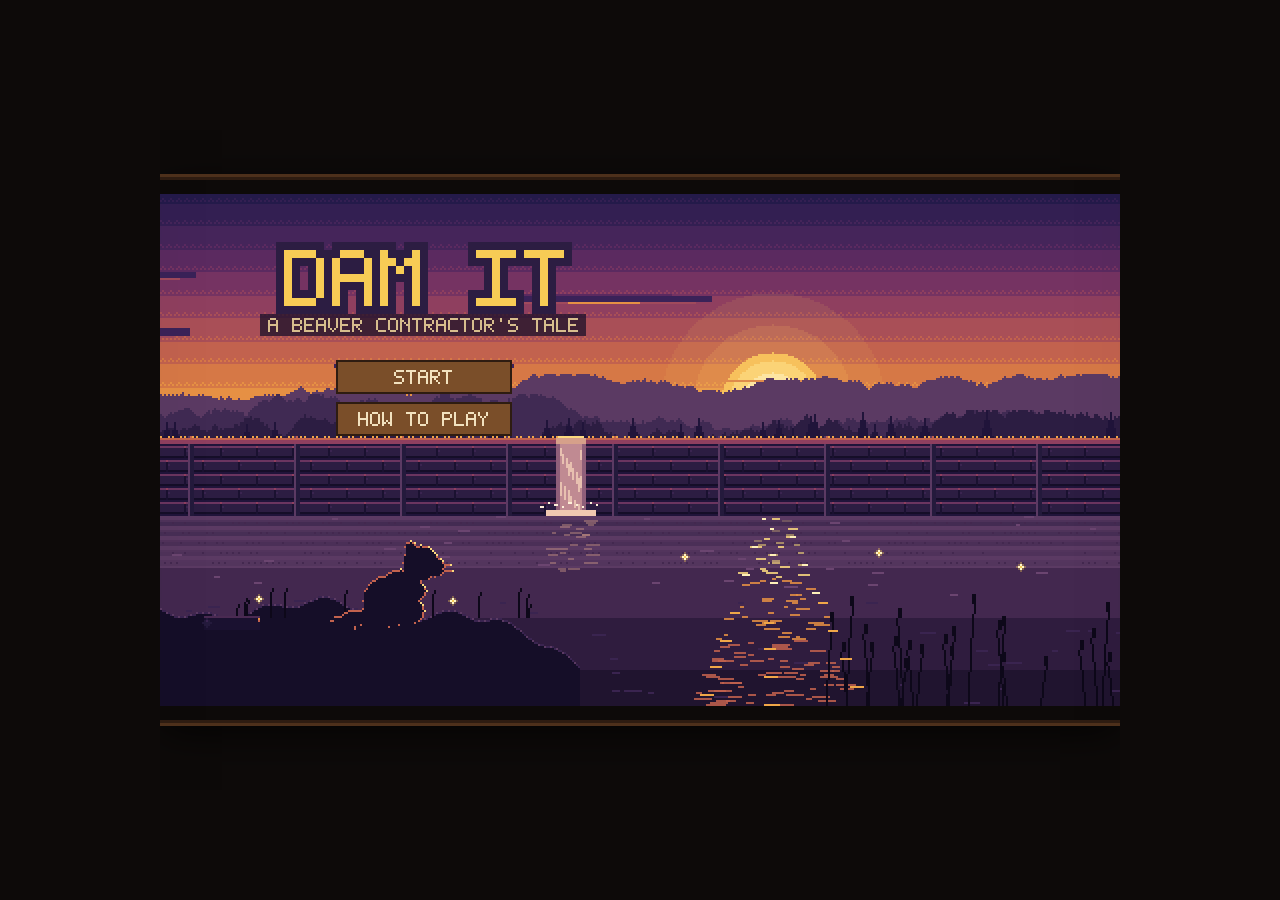
==== commit 66b84126: "Add a title screen, touch controls, a denser forest and more wildlife Title screen. A new sunset sce" ====
--- a/index.html
+++ b/index.html
@@ -2,7 +2,10 @@
 <html lang="en">
 <head>
 <meta charset="utf-8" />
-<meta name="viewport" content="width=device-width, initial-scale=1" />
+<meta name="viewport" content="width=device-width, initial-scale=1, maximum-scale=1, user-scalable=no, viewport-fit=cover" />
+<meta name="mobile-web-app-capable" content="yes" />
+<meta name="apple-mobile-web-app-status-bar-style" content="black" />
+<meta name="theme-color" content="#0d0a09" />
 <title>DAM IT</title>
 <meta name="description" content="DAM IT — a pixel-art beaver building game. Run the camp on foot, ride a heron over the valley, dam the river and build every animal a home." />
 <link rel="icon" href="data:image/svg+xml,<svg xmlns='http://www.w3.org/2000/svg' viewBox='0 0 16 16'><rect width='16' height='16' fill='%235c3a1e'/><rect x='4' y='3' width='8' height='7' fill='%23a97a44'/><rect x='5' y='5' width='2' height='2' fill='%231d1712'/><rect x='9' y='5' width='2' height='2' fill='%231d1712'/><rect x='6' y='9' width='4' height='2' fill='%23fff'/></svg>" />
--- a/css/style.css
+++ b/css/style.css
@@ -13,6 +13,10 @@
 
 #game {
   image-rendering: pixelated;
+  touch-action: none;
+  -webkit-tap-highlight-color: transparent;
+  user-select: none;
+  -webkit-user-select: none;
   image-rendering: crisp-edges;
   display: block;
   cursor: crosshair;
@@ -27,3 +31,9 @@
 #fallback { position: absolute; font-size: 12px; letter-spacing: 2px; }
 
 @media (prefers-reduced-motion: reduce) { #game { box-shadow: 0 0 0 3px #2e1c11; } }
+
+/* On a phone the game fills the glass, so drop the cabinet frame. */
+@media (pointer: coarse) {
+  #game { box-shadow: none; cursor: none; }
+  body { background: #000; }
+}
